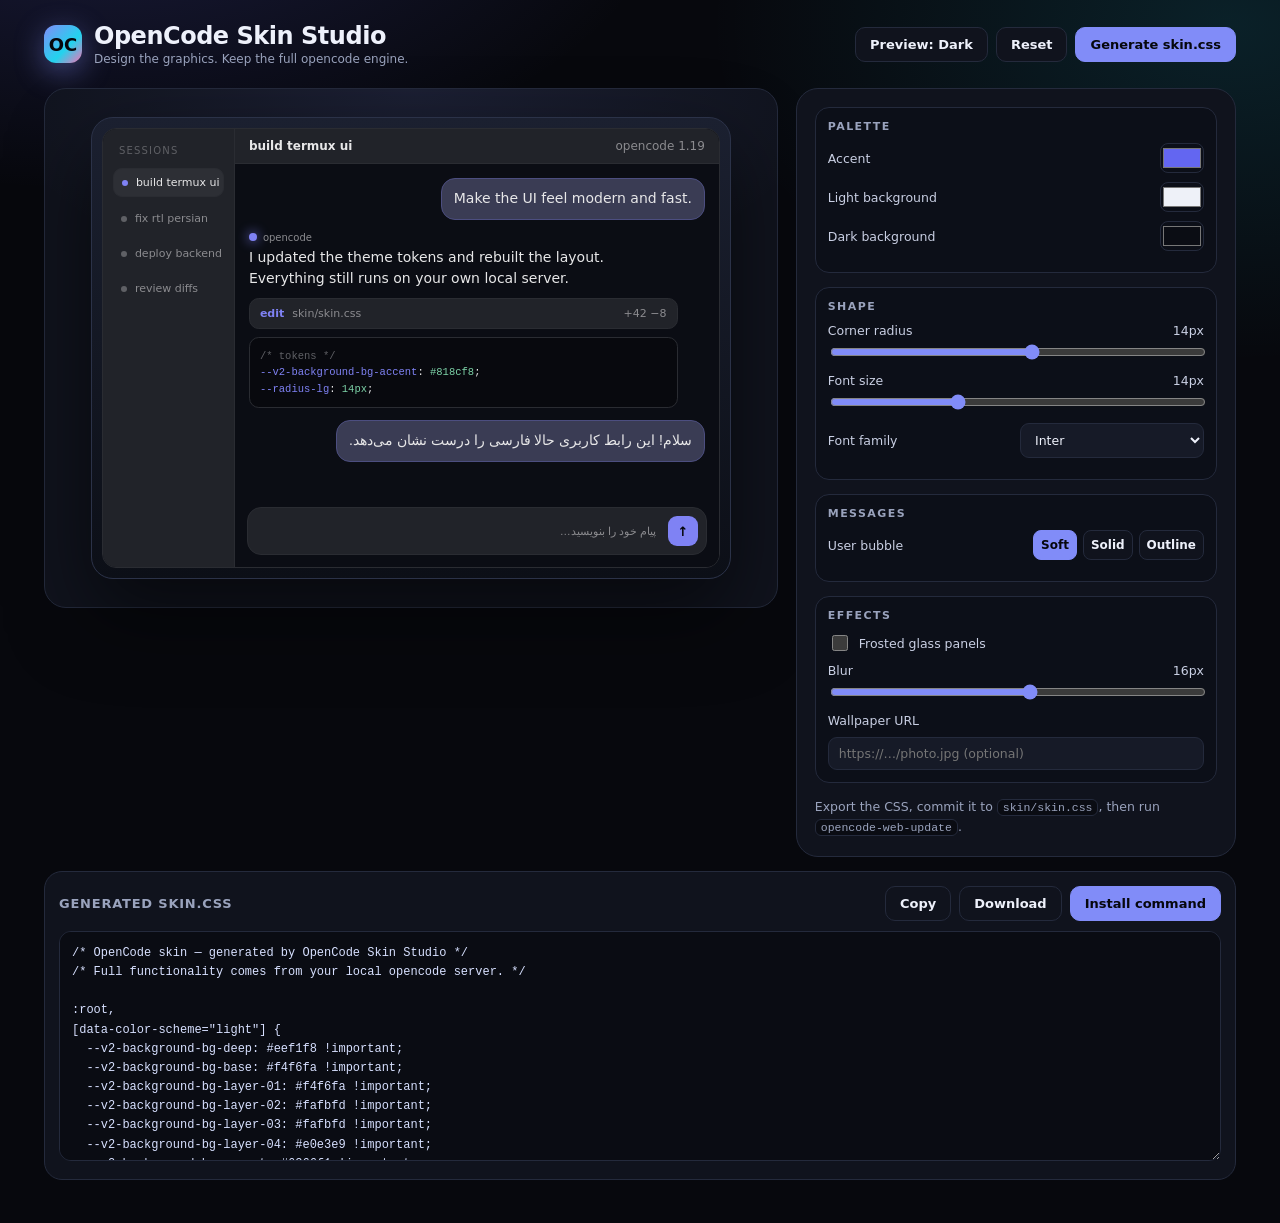
==== index.html @ 6e2d6186 "Add Pages entry point for the Termux skin studio" ====
<!doctype html>
<html lang="en">
<head>
<meta charset="utf-8">
<meta name="viewport" content="width=device-width, initial-scale=1">
<meta http-equiv="refresh" content="0; url=termux-skin/index.html">
<title>SHENhero — Termux Skin Studio</title>
<link rel="canonical" href="termux-skin/index.html">
<style>
  html,body{height:100%;margin:0}
  body{display:grid;place-items:center;background:#07080d;color:#eef1fb;font-family:Inter,system-ui,sans-serif}
  a{color:#a5b4fc}
</style>
</head>
<body>
  <p>Opening <a href="termux-skin/index.html">SHENhero Skin Studio</a>…</p>
</body>
</html>
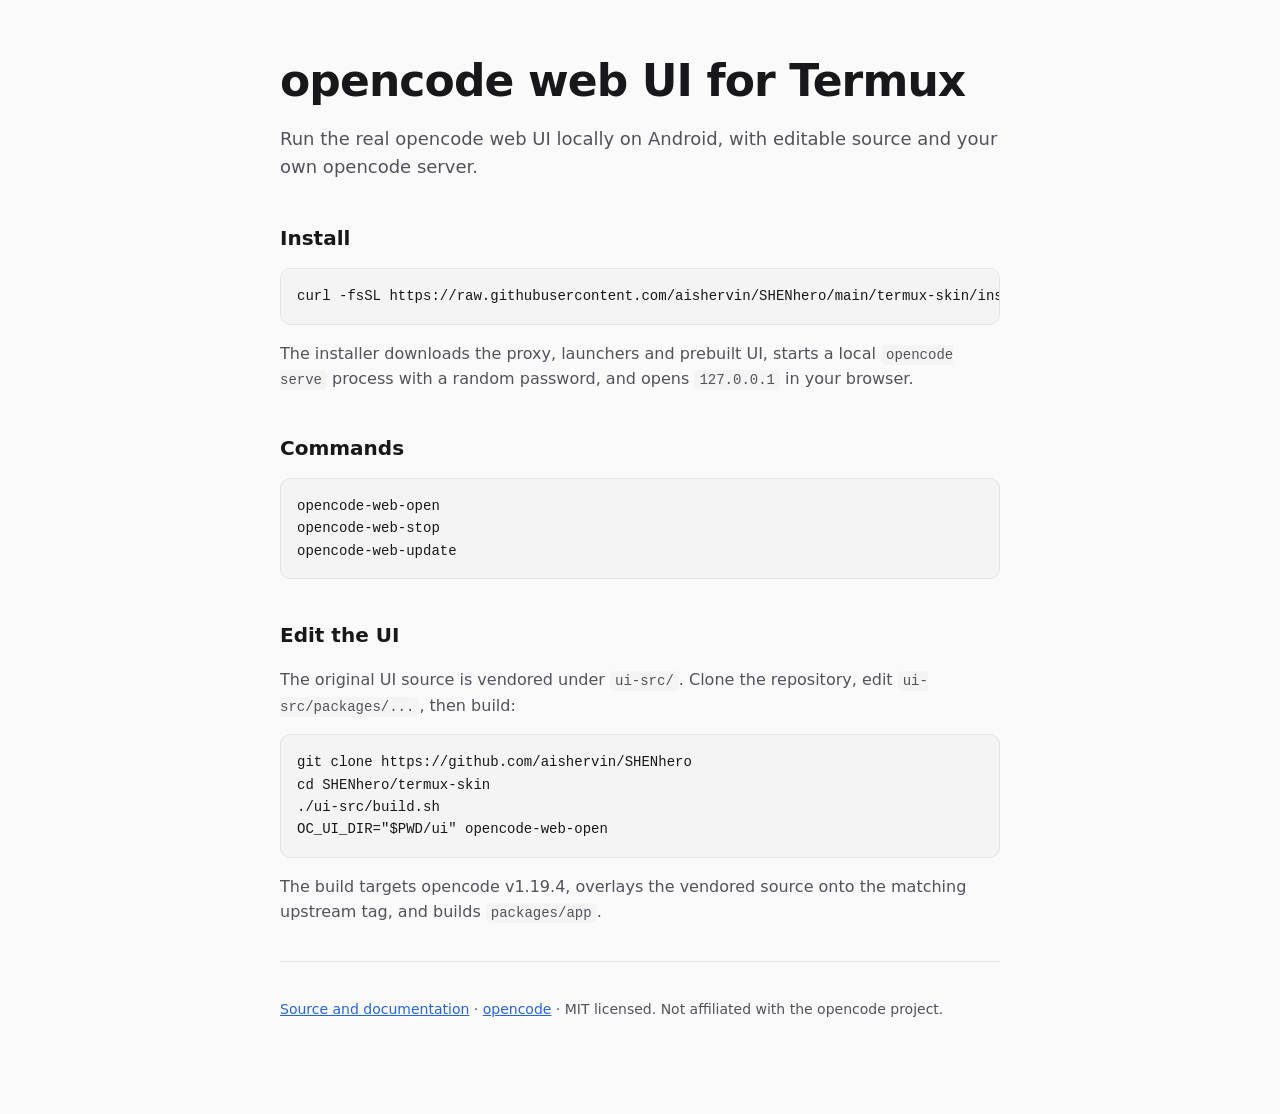
==== commit 89469fd4: "Serve the original opencode UI from editable source - add ui-src: original packages/app source extra" ====
--- a/index.html
+++ b/index.html
@@ -4,7 +4,7 @@
 <meta charset="utf-8">
 <meta name="viewport" content="width=device-width, initial-scale=1">
 <meta http-equiv="refresh" content="0; url=termux-skin/index.html">
-<title>SHENhero — Termux Skin Studio</title>
+<title>opencode web UI for Termux</title>
 <link rel="canonical" href="termux-skin/index.html">
 <style>
   html,body{height:100%;margin:0}
@@ -13,6 +13,6 @@
 </style>
 </head>
 <body>
-  <p>Opening <a href="termux-skin/index.html">SHENhero Skin Studio</a>…</p>
+  <p>Opening <a href="termux-skin/index.html">opencode web UI for Termux</a>…</p>
 </body>
 </html>
